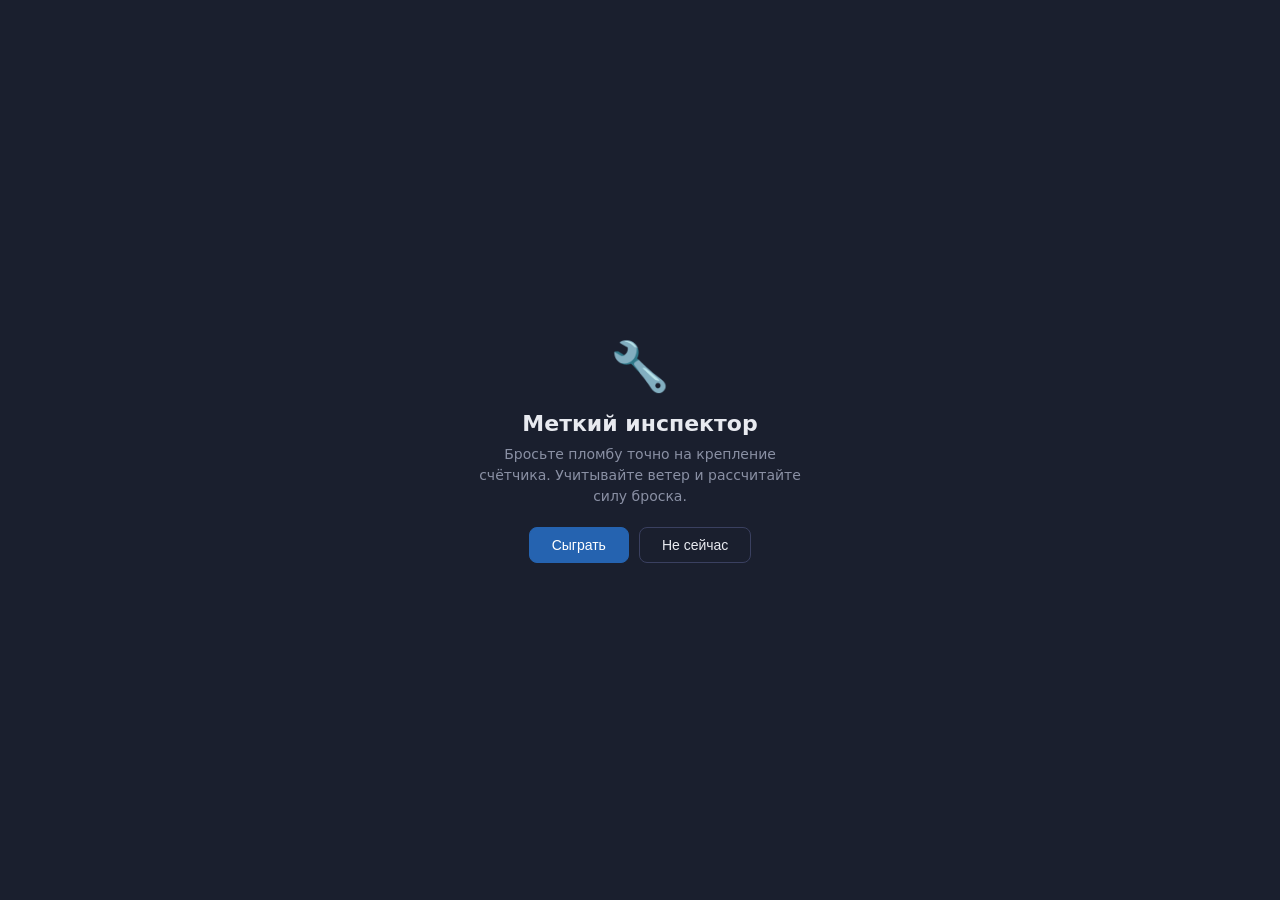
==== game.html @ e992ddb6 "МосВодоЭксплуатация: лендинг поверки счётчиков + мини-игра" ====
<!DOCTYPE html>
<html lang="ru">
<head>
<meta charset="UTF-8">
<meta name="viewport" content="width=device-width, initial-scale=1.0">
<title>Меткий инспектор — Мосводоэксплуатация</title>
<style>
*{margin:0;padding:0;box-sizing:border-box}
body{font-family:system-ui,-apple-system,sans-serif;background:#1a1f2e;color:#e8eaf0;display:flex;flex-direction:column;align-items:center;justify-content:center;min-height:100vh;padding:16px}

#gate{text-align:center;max-width:340px}
#gate h1{font-size:22px;font-weight:600;margin-bottom:8px;color:#e8eaf0}
#gate p{font-size:14px;color:#8a90a4;line-height:1.5;margin-bottom:20px}
.icon-big{font-size:48px;margin-bottom:16px;display:block}
.btn-row{display:flex;gap:10px;justify-content:center}
button{padding:9px 22px;border-radius:8px;border:1px solid #3a4060;background:transparent;color:#e8eaf0;font-size:14px;cursor:pointer;transition:background .15s}
button:hover{background:#2a3050}
button.primary{background:#2563b0;border-color:#2563b0;color:#fff}
button.primary:hover{background:#1d52a0}

#game-wrap{display:none;flex-direction:column;align-items:center;gap:10px}
#hud{width:480px;max-width:100%;display:flex;justify-content:space-between;align-items:center;font-size:13px;color:#8a90a4}
#hud b{color:#e8eaf0}

canvas{border-radius:10px;border:1px solid #2a3050;display:block;touch-action:none}

#ui-bar{width:480px;max-width:100%;display:flex;align-items:center;gap:12px}
#angle-wrap{flex:1}
label{font-size:12px;color:#8a90a4;display:block;margin-bottom:4px}
input[type=range]{width:100%;accent-color:#2563b0;cursor:pointer}
#power-wrap{flex:1}
#throw-btn{padding:10px 20px;background:#2563b0;border:none;border-radius:8px;color:#fff;font-size:14px;cursor:pointer;white-space:nowrap}
#throw-btn:hover{background:#1d52a0}
#throw-btn:disabled{background:#2a3050;color:#555;cursor:default}

#msg-bar{height:22px;font-size:14px;font-weight:500;color:#e8eaf0;text-align:center}
#restart-btn{display:none;padding:9px 22px;border-radius:8px;border:1px solid #3a4060;background:transparent;color:#e8eaf0;font-size:14px;cursor:pointer}
#restart-btn:hover{background:#2a3050}
</style>
</head>
<body>

<div id="gate">
  <span class="icon-big">🔧</span>
  <h1>Меткий инспектор</h1>
  <p>Бросьте пломбу точно на крепление счётчика. Учитывайте ветер и рассчитайте силу броска.</p>
  <div class="btn-row">
    <button class="primary" id="start-btn">Сыграть</button>
    <button id="skip-btn">Не сейчас</button>
  </div>
</div>

<div id="game-wrap">
  <div id="hud">
    <span>Уровень: <b id="lv">1</b></span>
    <span>Счёт: <b id="sc">0</b></span>
    <span>Ветер: <b id="wd">—</b></span>
    <span>Попыток: <b id="at">3</b></span>
  </div>
  <canvas id="c" width="480" height="360"></canvas>
  <div id="msg-bar"></div>
  <div id="ui-bar">
    <div id="angle-wrap">
      <label>Угол: <b id="av">45</b>°</label>
      <input type="range" id="angle" min="10" max="80" value="45" step="1">
    </div>
    <div id="power-wrap">
      <label>Сила: <b id="pv">50</b>%</label>
      <input type="range" id="power" min="20" max="100" value="50" step="1">
    </div>
    <button id="throw-btn">Бросить</button>
  </div>
  <button id="restart-btn">Следующий уровень</button>
</div>

<script>
const gate=document.getElementById('gate');
const gw=document.getElementById('game-wrap');
const cv=document.getElementById('c');
const ctx=cv.getContext('2d');
const W=480,H=360;

const lvEl=document.getElementById('lv');
const scEl=document.getElementById('sc');
const wdEl=document.getElementById('wd');
const atEl=document.getElementById('at');
const msgEl=document.getElementById('msg-bar');
const throwBtn=document.getElementById('throw-btn');
const restartBtn=document.getElementById('restart-btn');
const angleIn=document.getElementById('angle');
const powerIn=document.getElementById('power');
const avEl=document.getElementById('av');
const pvEl=document.getElementById('pv');

document.getElementById('start-btn').onclick=()=>{gate.style.display='none';gw.style.display='flex';startLevel();};
document.getElementById('skip-btn').onclick=()=>{gate.style.display='none';};
angleIn.oninput=()=>{avEl.textContent=angleIn.value;if(!flying)draw();};
powerIn.oninput=()=>{pvEl.textContent=powerIn.value;if(!flying)draw();};

let score=0,level=1,attempts=3,flying=false,raf=null;
let seal={x:0,y:0,vx:0,vy:0,r:8};
let target={x:0,y:0,w:24,h:10};
let wind=0;
let trailPts=[];
let boom=null;
let sealLanded=false;

const LEVELS=[
  {wind:0,   targetX:0.72, targetY:0.38},
  {wind:0.04,targetX:0.68, targetY:0.32},
  {wind:-0.05,targetX:0.75,targetY:0.44},
  {wind:0.07,targetX:0.65, targetY:0.28},
  {wind:-0.08,targetX:0.78,targetY:0.35},
];

function levelConf(){return LEVELS[Math.min(level-1,LEVELS.length-1)];}

function startLevel(){
  const conf=levelConf();
  wind=conf.wind+(Math.random()-0.5)*0.02;
  target.x=W*conf.targetX;
  target.y=H*conf.targetY;
  attempts=3+(level>3?0:0);
  flying=false;sealLanded=false;
  trailPts=[];boom=null;
  resetSeal();
  updateHUD();
  throwBtn.disabled=false;
  restartBtn.style.display='none';
  msgEl.textContent='';
  draw();
}

function resetSeal(){
  seal.x=44;seal.y=H-60;
  seal.vx=0;seal.vy=0;
}

function updateHUD(){
  lvEl.textContent=level;
  scEl.textContent=score;
  atEl.textContent=attempts;
  const wStr=wind===0?'нет':((wind>0?'+':'')+Math.round(wind*100)+'%');
  wdEl.textContent=wStr;
}

function launch(){
  if(flying||sealLanded)return;
  const a=parseInt(angleIn.value)*Math.PI/180;
  const p=parseInt(powerIn.value)/100;
  const spd=p*14;
  seal.vx=Math.cos(a)*spd;
  seal.vy=-Math.sin(a)*spd;
  trailPts=[[seal.x,seal.y]];
  flying=true;
  throwBtn.disabled=true;
  boom=null;
  animate();
}

throwBtn.onclick=launch;
restartBtn.onclick=()=>{level++;startLevel();};

function animate(){
  if(!flying)return;
  const G=0.32;
  seal.vy+=G;
  seal.vx+=wind;
  seal.x+=seal.vx;
  seal.y+=seal.vy;
  trailPts.push([seal.x,seal.y]);
  if(trailPts.length>40)trailPts.shift();

  const hit=Math.abs(seal.x-target.x)<target.w/2+seal.r&&Math.abs(seal.y-target.y)<target.h/2+seal.r;
  if(hit){
    flying=false;sealLanded=true;
    const dist=Math.hypot(seal.x-target.x,seal.y-target.y);
    const perfect=dist<10;
    score+=perfect?100:60;
    boom={x:seal.x,y:seal.y,ok:true,t:0};
    msgEl.textContent=perfect?'Идеально! +100':'Попал! +60';
    msgEl.style.color=perfect?'#4cde90':'#60b0ff';
    updateHUD();
    draw();
    setTimeout(()=>{restartBtn.style.display='block';restartBtn.textContent='Уровень '+(level+1)+' →';},700);
    return;
  }

  if(seal.y>H+20||seal.x>W+20||seal.x<-20){
    flying=false;
    attempts--;
    boom={x:Math.min(Math.max(seal.x,10),W-10),y:Math.min(seal.y,H-10),ok:false,t:0};
    updateHUD();
    if(attempts<=0){
      msgEl.textContent='Попытки кончились. Уровень заново.';
      msgEl.style.color='#e05560';
      draw();
      setTimeout(()=>{
        restartBtn.style.display='block';
        restartBtn.textContent='Попробовать снова';
        restartBtn.onclick=()=>{attempts=3;flying=false;sealLanded=false;trailPts=[];boom=null;resetSeal();updateHUD();throwBtn.disabled=false;restartBtn.style.display='none';msgEl.textContent='';draw();};
      },600);
    } else {
      msgEl.textContent='Мимо! Осталось попыток: '+attempts;
      msgEl.style.color='#e09050';
      draw();
      setTimeout(()=>{resetSeal();flying=false;trailPts=[];boom=null;throwBtn.disabled=false;draw();},700);
    }
    return;
  }
  draw();
  raf=requestAnimationFrame(animate);
}

function drawMeter(){
  const mx=target.x,my=target.y;
  ctx.fillStyle='#5a6070';
  ctx.fillRect(mx-30,my-20,60,48);
  ctx.fillStyle='#3a4050';
  ctx.fillRect(mx-24,my-14,48,28);
  ctx.strokeStyle='#60d0a0';ctx.lineWidth=1;
  ctx.strokeRect(mx-24,my-14,48,28);
  ctx.fillStyle='#1a5a3a';
  ctx.fillRect(mx-18,my-8,36,16);
  ctx.fillStyle='#60d0a0';ctx.font='bold 9px sans-serif';ctx.textAlign='center';
  ctx.fillText('м³',mx,my+4);
  ctx.fillStyle='#8a90a4';
  ctx.fillRect(mx-4,my+28,8,10);
  ctx.fillRect(mx-14,my+36,28,6);
  ctx.fillStyle='#aab0c0';
  ctx.font='10px sans-serif';ctx.textAlign='center';
  ctx.fillText('ИВК-201',mx,my+64);

  ctx.fillStyle='#e0c060';
  ctx.fillRect(target.x-target.w/2,target.y-target.h/2,target.w,target.h);
  ctx.strokeStyle='#c8a030';ctx.lineWidth=1;
  ctx.strokeRect(target.x-target.w/2,target.y-target.h/2,target.w,target.h);
  ctx.fillStyle='#3a2000';ctx.font='bold 7px sans-serif';ctx.textAlign='center';
  ctx.fillText('ПЛОМБА',target.x,target.y+3);
}

function drawWall(){
  ctx.fillStyle='#2a3040';
  ctx.fillRect(W*0.55,0,W*0.45,H);
  ctx.strokeStyle='#3a4555';ctx.lineWidth=1;
  for(let y=20;y<H;y+=30){
    for(let x=Math.ceil(W*0.55/80)*80;x<W;x+=80){
      ctx.strokeRect(x+(y%60<30?0:40),y,78,28);
    }
  }
  ctx.strokeStyle='#2d3545';
  for(let y=20;y<H;y+=30)ctx.strokeRect(W*0.55,y,W,28);
}

function drawPerson(){
  const px=44,py=H-60;
  ctx.fillStyle='#4a7acc';
  ctx.beginPath();ctx.arc(px,py-28,10,0,Math.PI*2);ctx.fill();
  ctx.fillStyle='#6090dd';
  ctx.fillRect(px-10,py-18,20,22);
  ctx.fillStyle='#4a7acc';
  ctx.fillRect(px-10,py+4,7,18);ctx.fillRect(px+3,py+4,7,18);
  ctx.fillStyle='#a0b8e0';
  ctx.fillRect(px+6,py-14,14,6);
  if(!flying&&!sealLanded){
    const a=parseInt(angleIn.value)*Math.PI/180;
    const arm=18;
    ctx.strokeStyle='#4a7acc';ctx.lineWidth=4;ctx.lineCap='round';
    ctx.beginPath();ctx.moveTo(px+6,py-12);ctx.lineTo(px+6+Math.cos(a)*arm,py-12-Math.sin(a)*arm);ctx.stroke();
    ctx.fillStyle='#e0c060';
    ctx.beginPath();ctx.arc(px+6+Math.cos(a)*arm,py-12-Math.sin(a)*arm,seal.r,0,Math.PI*2);ctx.fill();
    ctx.strokeStyle='#c8a030';ctx.lineWidth=1;ctx.stroke();
  }
}

function drawSeal(){
  if(flying||sealLanded){
    ctx.fillStyle='#e0c060';
    ctx.beginPath();ctx.arc(seal.x,seal.y,seal.r,0,Math.PI*2);ctx.fill();
    ctx.strokeStyle='#c8a030';ctx.lineWidth=1.5;ctx.stroke();
    ctx.fillStyle='#3a2000';ctx.font='bold 6px sans-serif';ctx.textAlign='center';
    ctx.fillText('П',seal.x,seal.y+2);
  }
}

function drawTrail(){
  if(trailPts.length<2)return;
  ctx.strokeStyle='rgba(224,192,96,0.3)';ctx.lineWidth=2;ctx.setLineDash([4,4]);
  ctx.beginPath();ctx.moveTo(trailPts[0][0],trailPts[0][1]);
  for(let i=1;i<trailPts.length;i++)ctx.lineTo(trailPts[i][0],trailPts[i][1]);
  ctx.stroke();ctx.setLineDash([]);
}

function drawAimGuide(){
  if(flying||sealLanded)return;
  const a=parseInt(angleIn.value)*Math.PI/180;
  const p=parseInt(powerIn.value)/100;
  let sx=seal.x,sy=seal.y;
  let vx2=Math.cos(a)*p*14,vy2=-Math.sin(a)*p*14;
  ctx.strokeStyle='rgba(255,255,255,0.12)';ctx.lineWidth=1;ctx.setLineDash([3,6]);
  ctx.beginPath();ctx.moveTo(sx,sy);
  for(let i=0;i<80;i++){
    vy2+=0.32;vx2+=wind;sx+=vx2;sy+=vy2;
    if(sy>H||sx>W)break;
    ctx.lineTo(sx,sy);
  }
  ctx.stroke();ctx.setLineDash([]);
}

function drawWindArrow(){
  if(Math.abs(wind)<0.001)return;
  const cx=W/2,cy=18;
  const len=Math.min(Math.abs(wind)*400,50);
  const dir=wind>0?1:-1;
  ctx.strokeStyle='#60a8e0';ctx.lineWidth=2;ctx.lineCap='round';
  ctx.beginPath();ctx.moveTo(cx-dir*len/2,cy);ctx.lineTo(cx+dir*len/2,cy);ctx.stroke();
  ctx.fillStyle='#60a8e0';
  ctx.beginPath();
  const ax=cx+dir*len/2;
  ctx.moveTo(ax,cy);ctx.lineTo(ax-dir*8,cy-5);ctx.lineTo(ax-dir*8,cy+5);ctx.closePath();ctx.fill();
  ctx.fillStyle='#8ab0d0';ctx.font='11px sans-serif';ctx.textAlign='center';
  ctx.fillText('ветер',cx,cy+22);
}

function drawBoom(){
  if(!boom)return;
  boom.t++;
  const r=boom.t*3;
  ctx.strokeStyle=boom.ok?'rgba(76,222,144,'+Math.max(0,1-boom.t/20)+')':'rgba(224,85,96,'+Math.max(0,1-boom.t/20)+')';
  ctx.lineWidth=2;
  ctx.beginPath();ctx.arc(boom.x,boom.y,r,0,Math.PI*2);ctx.stroke();
}

function drawFloor(){
  ctx.fillStyle='#1e2535';
  ctx.fillRect(0,H-30,W*0.56,30);
  ctx.fillStyle='#2a3040';
  ctx.fillRect(0,H-8,W*0.56,8);
}

function drawBg(){
  ctx.fillStyle='#141824';
  ctx.fillRect(0,0,W,H);
}

function draw(){
  ctx.clearRect(0,0,W,H);
  drawBg();
  drawWall();
  drawFloor();
  drawWindArrow();
  drawMeter();
  drawAimGuide();
  drawTrail();
  drawSeal();
  drawPerson();
  if(boom)drawBoom();
}

draw();
</script>
</body>
</html>
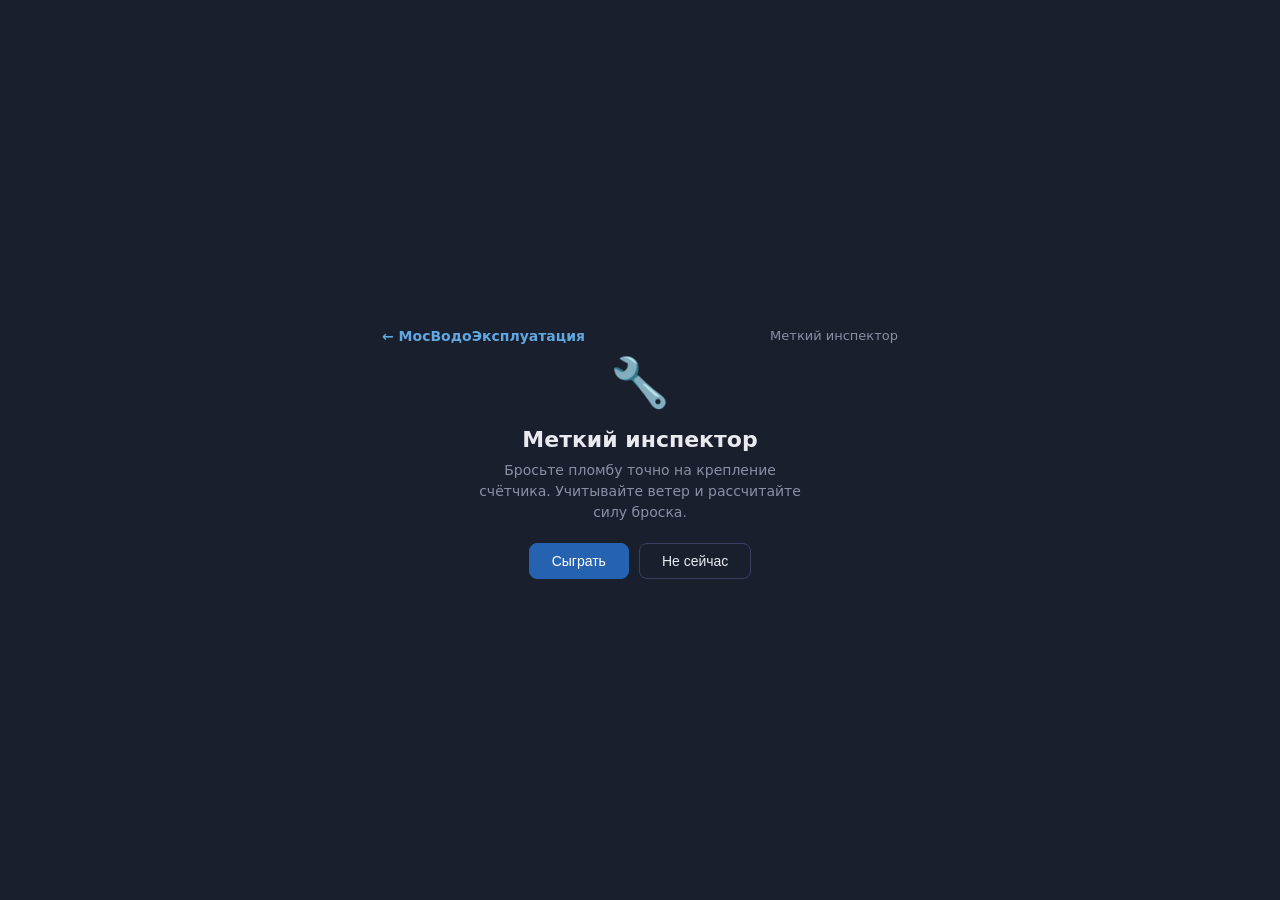
==== commit 5b78569c: "Игра: выход на сайт, комбинезон компании, явные слайдеры; ссылки на @mosvodoexp" ====
--- a/game.html
+++ b/game.html
@@ -19,19 +19,27 @@
 button.primary:hover{background:#1d52a0}
 
 #game-wrap{display:none;flex-direction:column;align-items:center;gap:10px}
-#hud{width:480px;max-width:100%;display:flex;justify-content:space-between;align-items:center;font-size:13px;color:#8a90a4}
+#hud{width:520px;max-width:100%;display:flex;justify-content:space-between;align-items:center;font-size:13px;color:#8a90a4}
 #hud b{color:#e8eaf0}
 
+.topbar{width:520px;max-width:100%;display:flex;justify-content:space-between;align-items:center;padding:6px 2px 10px}
+.topbar__link{color:#60a8e0;text-decoration:none;font-weight:700;font-size:14px}
+.topbar__link:hover{color:#8ab0d0}
+.topbar__title{color:#8a90a4;font-size:13px}
+
 canvas{border-radius:10px;border:1px solid #2a3050;display:block;touch-action:none}
 
-#ui-bar{width:480px;max-width:100%;display:flex;align-items:center;gap:12px}
-#angle-wrap{flex:1}
-label{font-size:12px;color:#8a90a4;display:block;margin-bottom:4px}
-input[type=range]{width:100%;accent-color:#2563b0;cursor:pointer}
-#power-wrap{flex:1}
-#throw-btn{padding:10px 20px;background:#2563b0;border:none;border-radius:8px;color:#fff;font-size:14px;cursor:pointer;white-space:nowrap}
+#ui-bar{width:520px;max-width:100%;display:flex;align-items:flex-end;gap:14px;flex-wrap:wrap;background:#161c2a;border:1px solid #2a3050;border-radius:12px;padding:12px 14px}
+.ctl{flex:1;min-width:150px}
+label{font-size:13px;color:#aab0c0;display:flex;align-items:center;gap:6px;margin-bottom:8px;font-weight:700}
+label .val{background:#2563b0;color:#fff;border-radius:6px;padding:2px 9px;font-size:13px;min-width:34px;text-align:center}
+input[type=range]{width:100%;height:10px;-webkit-appearance:none;appearance:none;background:linear-gradient(90deg,#2563b0,#60a8e0);border-radius:6px;cursor:pointer;box-shadow:inset 0 1px 3px rgba(0,0,0,.45)}
+input[type=range]::-webkit-slider-thumb{-webkit-appearance:none;appearance:none;width:24px;height:24px;border-radius:50%;background:#fff;border:4px solid #2563b0;box-shadow:0 1px 5px rgba(0,0,0,.55)}
+input[type=range]::-moz-range-thumb{width:16px;height:16px;border-radius:50%;background:#fff;border:4px solid #2563b0;box-shadow:0 1px 5px rgba(0,0,0,.55)}
+.scale{display:flex;justify-content:space-between;font-size:11px;color:#6a7080;margin-top:5px;font-weight:600}
+#throw-btn{padding:12px 26px;background:#2563b0;border:none;border-radius:10px;color:#fff;font-size:15px;font-weight:700;cursor:pointer;white-space:nowrap;box-shadow:0 2px 6px rgba(0,0,0,.35)}
 #throw-btn:hover{background:#1d52a0}
-#throw-btn:disabled{background:#2a3050;color:#555;cursor:default}
+#throw-btn:disabled{background:#2a3050;color:#555;cursor:default;box-shadow:none}
 
 #msg-bar{height:22px;font-size:14px;font-weight:500;color:#e8eaf0;text-align:center}
 #restart-btn{display:none;padding:9px 22px;border-radius:8px;border:1px solid #3a4060;background:transparent;color:#e8eaf0;font-size:14px;cursor:pointer}
@@ -39,6 +47,11 @@
 </style>
 </head>
 <body>
+
+<div class="topbar">
+  <a class="topbar__link" href="index.html">← МосВодоЭксплуатация</a>
+  <span class="topbar__title">Меткий инспектор</span>
+</div>
 
 <div id="gate">
   <span class="icon-big">🔧</span>
@@ -60,13 +73,15 @@
   <canvas id="c" width="480" height="360"></canvas>
   <div id="msg-bar"></div>
   <div id="ui-bar">
-    <div id="angle-wrap">
-      <label>Угол: <b id="av">45</b>°</label>
+    <div id="angle-wrap" class="ctl">
+      <label for="angle">Угол броска <span class="val" id="av">45</span>°</label>
       <input type="range" id="angle" min="10" max="80" value="45" step="1">
+      <div class="scale"><span>10°</span><span>80°</span></div>
     </div>
-    <div id="power-wrap">
-      <label>Сила: <b id="pv">50</b>%</label>
+    <div id="power-wrap" class="ctl">
+      <label for="power">Сила <span class="val" id="pv">50</span>%</label>
       <input type="range" id="power" min="20" max="100" value="50" step="1">
+      <div class="scale"><span>20%</span><span>100%</span></div>
     </div>
     <button id="throw-btn">Бросить</button>
   </div>
@@ -254,18 +269,37 @@
 
 function drawPerson(){
   const px=44,py=H-60;
-  ctx.fillStyle='#4a7acc';
-  ctx.beginPath();ctx.arc(px,py-28,10,0,Math.PI*2);ctx.fill();
-  ctx.fillStyle='#6090dd';
-  ctx.fillRect(px-10,py-18,20,22);
-  ctx.fillStyle='#4a7acc';
-  ctx.fillRect(px-10,py+4,7,18);ctx.fillRect(px+3,py+4,7,18);
-  ctx.fillStyle='#a0b8e0';
-  ctx.fillRect(px+6,py-14,14,6);
+  // каска рабочая (белый жёсткий шлем с синим кантом)
+  ctx.fillStyle='#f2f5f9';
+  ctx.beginPath();ctx.arc(px,py-32,11,Math.PI,0);ctx.closePath();ctx.fill();
+  ctx.fillStyle='#9fb4d9';
+  ctx.beginPath();ctx.arc(px,py-32,11,Math.PI*0.82,Math.PI*1.18);ctx.closePath();ctx.fill();
+  ctx.fillStyle='#d9e2ee';
+  ctx.fillRect(px+3,py-27,9,3);
+  ctx.fillStyle='#b9c8de';
+  ctx.fillRect(px-13,py-33,26,3);
+  // лицо
+  ctx.fillStyle='#e0b48a';
+  ctx.beginPath();ctx.arc(px,py-23,7,0,Math.PI*2);ctx.fill();
+  // комбинезон компании: синий корпус, зелёная светоотражающая полоса, бейдж МВЭ
+  ctx.fillStyle='#2a63a8';
+  ctx.beginPath();
+  ctx.moveTo(px-11,py-14);ctx.lineTo(px+11,py-14);
+  ctx.lineTo(px+9,py+4);ctx.lineTo(px-9,py+4);ctx.closePath();ctx.fill();
+  ctx.fillRect(px-12,py-13,4,16);ctx.fillRect(px+8,py-13,4,16);
+  ctx.fillRect(px-10,py+4,8,18);ctx.fillRect(px+2,py+4,8,18);
+  ctx.fillStyle='#2ea043';
+  ctx.fillRect(px-9,py-2,18,3);
+  ctx.strokeStyle='#1b4a85';ctx.lineWidth=1;
+  ctx.beginPath();ctx.moveTo(px,py-14);ctx.lineTo(px,py+4);ctx.stroke();
+  ctx.fillStyle='#2ea043';
+  ctx.beginPath();ctx.arc(px+4,py-8,3.6,0,Math.PI*2);ctx.fill();
+  ctx.fillStyle='#fff';ctx.font='bold 4px sans-serif';ctx.textAlign='center';
+  ctx.fillText('МВЭ',px+4,py-6.4);
   if(!flying&&!sealLanded){
     const a=parseInt(angleIn.value)*Math.PI/180;
     const arm=18;
-    ctx.strokeStyle='#4a7acc';ctx.lineWidth=4;ctx.lineCap='round';
+    ctx.strokeStyle='#2a63a8';ctx.lineWidth=4;ctx.lineCap='round';
     ctx.beginPath();ctx.moveTo(px+6,py-12);ctx.lineTo(px+6+Math.cos(a)*arm,py-12-Math.sin(a)*arm);ctx.stroke();
     ctx.fillStyle='#e0c060';
     ctx.beginPath();ctx.arc(px+6+Math.cos(a)*arm,py-12-Math.sin(a)*arm,seal.r,0,Math.PI*2);ctx.fill();
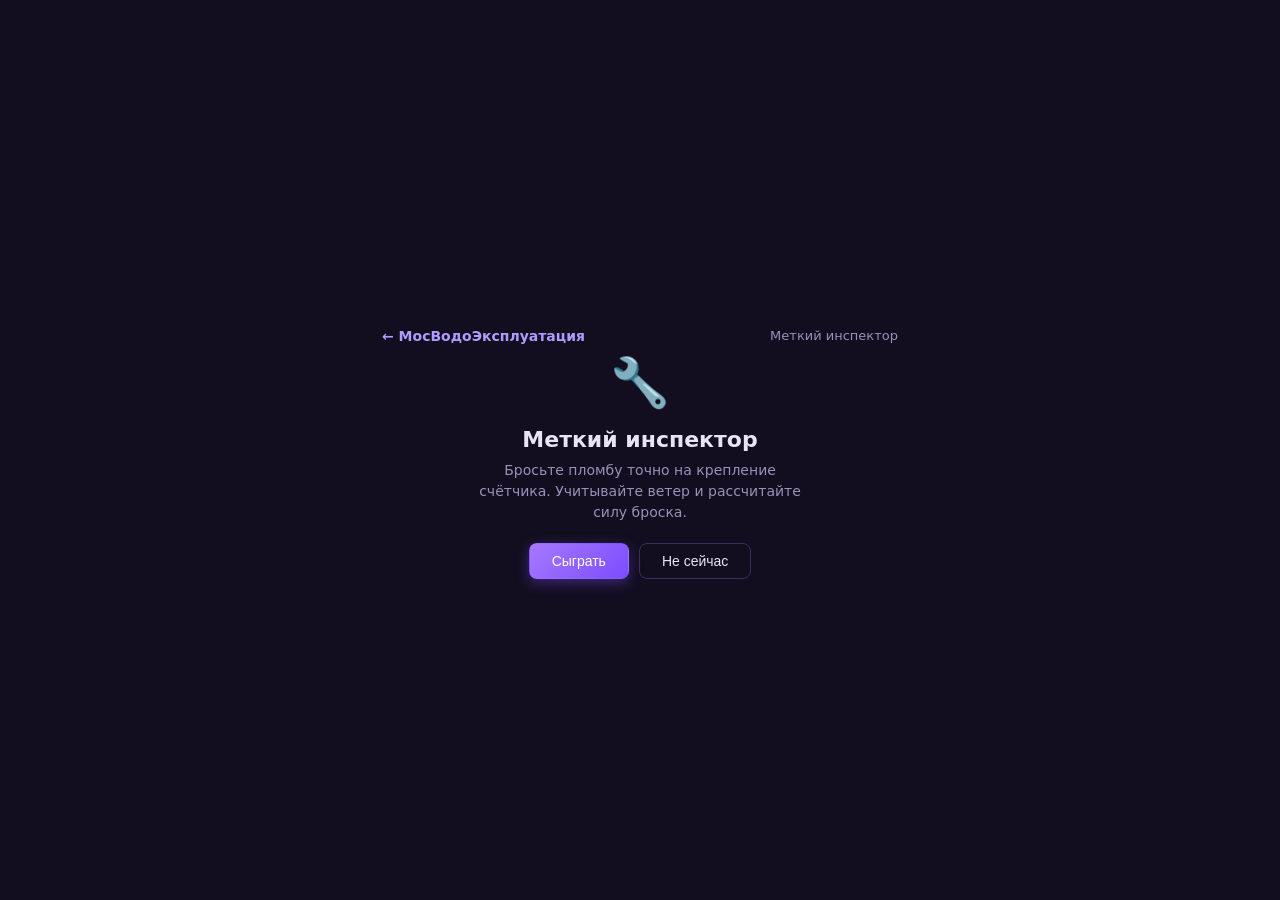
==== commit a011aa83: "Clickable mos.ru badge, distinct prices, brand photos, purple game with stars" ====
--- a/game.html
+++ b/game.html
@@ -3,47 +3,47 @@
 <head>
 <meta charset="UTF-8">
 <meta name="viewport" content="width=device-width, initial-scale=1.0">
-<title>Меткий инспектор — Мосводоэксплуатация</title>
+<title>Меткий инспектор — МосВодоЭксплуатация</title>
 <style>
 *{margin:0;padding:0;box-sizing:border-box}
-body{font-family:system-ui,-apple-system,sans-serif;background:#1a1f2e;color:#e8eaf0;display:flex;flex-direction:column;align-items:center;justify-content:center;min-height:100vh;padding:16px}
+body{font-family:system-ui,-apple-system,sans-serif;background:#120e1f;color:#e9e4f5;display:flex;flex-direction:column;align-items:center;justify-content:center;min-height:100vh;padding:16px}
 
 #gate{text-align:center;max-width:340px}
-#gate h1{font-size:22px;font-weight:600;margin-bottom:8px;color:#e8eaf0}
-#gate p{font-size:14px;color:#8a90a4;line-height:1.5;margin-bottom:20px}
+#gate h1{font-size:22px;font-weight:600;margin-bottom:8px;color:#e9e4f5}
+#gate p{font-size:14px;color:#9a90b8;line-height:1.5;margin-bottom:20px}
 .icon-big{font-size:48px;margin-bottom:16px;display:block}
 .btn-row{display:flex;gap:10px;justify-content:center}
-button{padding:9px 22px;border-radius:8px;border:1px solid #3a4060;background:transparent;color:#e8eaf0;font-size:14px;cursor:pointer;transition:background .15s}
-button:hover{background:#2a3050}
-button.primary{background:#2563b0;border-color:#2563b0;color:#fff}
-button.primary:hover{background:#1d52a0}
+button{padding:9px 22px;border-radius:8px;border:1px solid #3a2f5e;background:transparent;color:#e9e4f5;font-size:14px;cursor:pointer;transition:background .15s}
+button:hover{background:#2a2140}
+button.primary{background:linear-gradient(135deg,#a678ff,#7c4dff);border-color:transparent;color:#fff;box-shadow:0 4px 14px rgba(124,77,255,.4)}
+button.primary:hover{background:linear-gradient(135deg,#b18aff,#8b5cf6)}
 
 #game-wrap{display:none;flex-direction:column;align-items:center;gap:10px}
-#hud{width:520px;max-width:100%;display:flex;justify-content:space-between;align-items:center;font-size:13px;color:#8a90a4}
-#hud b{color:#e8eaf0}
+#hud{width:520px;max-width:100%;display:flex;justify-content:space-between;align-items:center;font-size:13px;color:#9a90b8}
+#hud b{color:#e9e4f5}
 
 .topbar{width:520px;max-width:100%;display:flex;justify-content:space-between;align-items:center;padding:6px 2px 10px}
-.topbar__link{color:#60a8e0;text-decoration:none;font-weight:700;font-size:14px}
-.topbar__link:hover{color:#8ab0d0}
-.topbar__title{color:#8a90a4;font-size:13px}
-
-canvas{border-radius:10px;border:1px solid #2a3050;display:block;touch-action:none}
-
-#ui-bar{width:520px;max-width:100%;display:flex;align-items:flex-end;gap:14px;flex-wrap:wrap;background:#161c2a;border:1px solid #2a3050;border-radius:12px;padding:12px 14px}
+.topbar__link{color:#b09cff;text-decoration:none;font-weight:700;font-size:14px}
+.topbar__link:hover{color:#d0c2ff}
+.topbar__title{color:#9a90b8;font-size:13px}
+
+canvas{border-radius:10px;border:1px solid #3a2f5e;display:block;touch-action:none}
+
+#ui-bar{width:520px;max-width:100%;display:flex;align-items:flex-end;gap:14px;flex-wrap:wrap;background:#1a1430;border:1px solid #3a2f5e;border-radius:12px;padding:12px 14px}
 .ctl{flex:1;min-width:150px}
-label{font-size:13px;color:#aab0c0;display:flex;align-items:center;gap:6px;margin-bottom:8px;font-weight:700}
-label .val{background:#2563b0;color:#fff;border-radius:6px;padding:2px 9px;font-size:13px;min-width:34px;text-align:center}
-input[type=range]{width:100%;height:10px;-webkit-appearance:none;appearance:none;background:linear-gradient(90deg,#2563b0,#60a8e0);border-radius:6px;cursor:pointer;box-shadow:inset 0 1px 3px rgba(0,0,0,.45)}
-input[type=range]::-webkit-slider-thumb{-webkit-appearance:none;appearance:none;width:24px;height:24px;border-radius:50%;background:#fff;border:4px solid #2563b0;box-shadow:0 1px 5px rgba(0,0,0,.55)}
-input[type=range]::-moz-range-thumb{width:16px;height:16px;border-radius:50%;background:#fff;border:4px solid #2563b0;box-shadow:0 1px 5px rgba(0,0,0,.55)}
-.scale{display:flex;justify-content:space-between;font-size:11px;color:#6a7080;margin-top:5px;font-weight:600}
-#throw-btn{padding:12px 26px;background:#2563b0;border:none;border-radius:10px;color:#fff;font-size:15px;font-weight:700;cursor:pointer;white-space:nowrap;box-shadow:0 2px 6px rgba(0,0,0,.35)}
-#throw-btn:hover{background:#1d52a0}
-#throw-btn:disabled{background:#2a3050;color:#555;cursor:default;box-shadow:none}
-
-#msg-bar{height:22px;font-size:14px;font-weight:500;color:#e8eaf0;text-align:center}
-#restart-btn{display:none;padding:9px 22px;border-radius:8px;border:1px solid #3a4060;background:transparent;color:#e8eaf0;font-size:14px;cursor:pointer}
-#restart-btn:hover{background:#2a3050}
+label{font-size:13px;color:#b4a8d0;display:flex;align-items:center;gap:6px;margin-bottom:8px;font-weight:700}
+label .val{background:linear-gradient(135deg,#a678ff,#7c4dff);color:#fff;border-radius:6px;padding:2px 9px;font-size:13px;min-width:34px;text-align:center}
+input[type=range]{width:100%;height:10px;-webkit-appearance:none;appearance:none;background:linear-gradient(90deg,#7c4dff,#b09cff);border-radius:6px;cursor:pointer;box-shadow:inset 0 1px 3px rgba(0,0,0,.45)}
+input[type=range]::-webkit-slider-thumb{-webkit-appearance:none;appearance:none;width:24px;height:24px;border-radius:50%;background:#fff;border:4px solid #7c4dff;box-shadow:0 1px 5px rgba(0,0,0,.55)}
+input[type=range]::-moz-range-thumb{width:16px;height:16px;border-radius:50%;background:#fff;border:4px solid #7c4dff;box-shadow:0 1px 5px rgba(0,0,0,.55)}
+.scale{display:flex;justify-content:space-between;font-size:11px;color:#6a5f8a;margin-top:5px;font-weight:600}
+#throw-btn{padding:12px 26px;background:linear-gradient(135deg,#a678ff,#7c4dff);border:none;border-radius:10px;color:#fff;font-size:15px;font-weight:700;cursor:pointer;white-space:nowrap;box-shadow:0 2px 6px rgba(124,77,255,.4)}
+#throw-btn:hover{background:linear-gradient(135deg,#b18aff,#8b5cf6)}
+#throw-btn:disabled{background:#2a2140;color:#555;cursor:default;box-shadow:none}
+
+#msg-bar{height:22px;font-size:14px;font-weight:500;color:#e9e4f5;text-align:center}
+#restart-btn{display:none;padding:9px 22px;border-radius:8px;border:1px solid #3a2f5e;background:transparent;color:#e9e4f5;font-size:14px;cursor:pointer}
+#restart-btn:hover{background:#2a2140}
 </style>
 </head>
 <body>
@@ -67,6 +67,7 @@
   <div id="hud">
     <span>Уровень: <b id="lv">1</b></span>
     <span>Счёт: <b id="sc">0</b></span>
+    <span>Идеально: <b id="st">☆☆☆☆☆</b></span>
     <span>Ветер: <b id="wd">—</b></span>
     <span>Попыток: <b id="at">3</b></span>
   </div>
@@ -97,6 +98,7 @@
 
 const lvEl=document.getElementById('lv');
 const scEl=document.getElementById('sc');
+const stEl=document.getElementById('st');
 const wdEl=document.getElementById('wd');
 const atEl=document.getElementById('at');
 const msgEl=document.getElementById('msg-bar');
@@ -119,23 +121,36 @@
 let trailPts=[];
 let boom=null;
 let sealLanded=false;
+let levelStars=0;
+let perfectRewards=[];
 
 const LEVELS=[
-  {wind:0,   targetX:0.72, targetY:0.38},
-  {wind:0.04,targetX:0.68, targetY:0.32},
+  {wind:0,targetX:0.72,targetY:0.38},
+  {wind:0.04,targetX:0.68,targetY:0.32},
   {wind:-0.05,targetX:0.75,targetY:0.44},
-  {wind:0.07,targetX:0.65, targetY:0.28},
+  {wind:0.07,targetX:0.65,targetY:0.28},
   {wind:-0.08,targetX:0.78,targetY:0.35},
 ];
 
 function levelConf(){return LEVELS[Math.min(level-1,LEVELS.length-1)];}
 
 function startLevel(){
+  if(level>LEVELS.length){
+    const ideal=perfectRewards.filter(Boolean).length;
+    msgEl.textContent='Все уровни пройдены! Счёт: '+score+' · Идеально на '+ideal+' из '+LEVELS.length;
+    msgEl.style.color='#b09cff';
+    restartBtn.style.display='block';
+    restartBtn.textContent='Сыграть заново от 1 уровня';
+    restartBtn.onclick=()=>{score=0;perfectRewards=[];level=1;startLevel();};
+    throwBtn.disabled=true;
+    return;
+  }
   const conf=levelConf();
   wind=conf.wind+(Math.random()-0.5)*0.02;
   target.x=W*conf.targetX;
   target.y=H*conf.targetY;
-  attempts=3+(level>3?0:0);
+  attempts=3;
+  levelStars=0;
   flying=false;sealLanded=false;
   trailPts=[];boom=null;
   resetSeal();
@@ -155,6 +170,8 @@
   lvEl.textContent=level;
   scEl.textContent=score;
   atEl.textContent=attempts;
+  const s='★'.repeat(perfectRewards.filter(Boolean).length)+'☆'.repeat(LEVELS.length-perfectRewards.filter(Boolean).length);
+  stEl.textContent=s;
   const wStr=wind===0?'нет':((wind>0?'+':'')+Math.round(wind*100)+'%');
   wdEl.textContent=wStr;
 }
@@ -191,10 +208,15 @@
     flying=false;sealLanded=true;
     const dist=Math.hypot(seal.x-target.x,seal.y-target.y);
     const perfect=dist<10;
-    score+=perfect?100:60;
+    let pts=perfect?100:60;
+    let stars=perfect?2:1;
+    if(dist<4)stars=3;
+    score+=pts;
+    levelStars=Math.max(levelStars,stars);
+    if(stars===3&&!perfectRewards[level-1]){perfectRewards[level-1]=true;}
     boom={x:seal.x,y:seal.y,ok:true,t:0};
-    msgEl.textContent=perfect?'Идеально! +100':'Попал! +60';
-    msgEl.style.color=perfect?'#4cde90':'#60b0ff';
+    msgEl.textContent=(stars===3?'Идеально! +'+pts+' ★':'Попал! +'+pts);
+    msgEl.style.color=stars===3?'#b09cff':'#9bd0ff';
     updateHUD();
     draw();
     setTimeout(()=>{restartBtn.style.display='block';restartBtn.textContent='Уровень '+(level+1)+' →';},700);
@@ -229,47 +251,48 @@
 
 function drawMeter(){
   const mx=target.x,my=target.y;
-  ctx.fillStyle='#5a6070';
+  ctx.fillStyle='#3f3560';
   ctx.fillRect(mx-30,my-20,60,48);
-  ctx.fillStyle='#3a4050';
+  ctx.fillStyle='#2c2448';
   ctx.fillRect(mx-24,my-14,48,28);
-  ctx.strokeStyle='#60d0a0';ctx.lineWidth=1;
+  ctx.strokeStyle='#b09cff';ctx.lineWidth=1;
   ctx.strokeRect(mx-24,my-14,48,28);
-  ctx.fillStyle='#1a5a3a';
+  ctx.fillStyle='#3a2f5e';
   ctx.fillRect(mx-18,my-8,36,16);
-  ctx.fillStyle='#60d0a0';ctx.font='bold 9px sans-serif';ctx.textAlign='center';
+  ctx.fillStyle='#b09cff';ctx.font='bold 9px sans-serif';ctx.textAlign='center';
   ctx.fillText('м³',mx,my+4);
-  ctx.fillStyle='#8a90a4';
+  ctx.fillStyle='#8a7faa';
   ctx.fillRect(mx-4,my+28,8,10);
   ctx.fillRect(mx-14,my+36,28,6);
-  ctx.fillStyle='#aab0c0';
+  ctx.fillStyle='#b4a8d0';
   ctx.font='10px sans-serif';ctx.textAlign='center';
   ctx.fillText('ИВК-201',mx,my+64);
 
-  ctx.fillStyle='#e0c060';
+  const cols=['#8b8f98','#c8ccd4','#8b8f98'];
+  cols.forEach((c,i)=>{ctx.fillStyle=c;ctx.fillRect(target.x-target.w/2+i*10,target.y-target.h/2-5,8,3);});
+  ctx.fillStyle='#ffd75e';
   ctx.fillRect(target.x-target.w/2,target.y-target.h/2,target.w,target.h);
-  ctx.strokeStyle='#c8a030';ctx.lineWidth=1;
+  ctx.strokeStyle='#e8b84a';ctx.lineWidth=1;
   ctx.strokeRect(target.x-target.w/2,target.y-target.h/2,target.w,target.h);
-  ctx.fillStyle='#3a2000';ctx.font='bold 7px sans-serif';ctx.textAlign='center';
+  ctx.fillStyle='#3a2a00';ctx.font='bold 7px sans-serif';ctx.textAlign='center';
   ctx.fillText('ПЛОМБА',target.x,target.y+3);
 }
 
 function drawWall(){
-  ctx.fillStyle='#2a3040';
+  ctx.fillStyle='#241c3c';
   ctx.fillRect(W*0.55,0,W*0.45,H);
-  ctx.strokeStyle='#3a4555';ctx.lineWidth=1;
+  ctx.strokeStyle='#322a52';ctx.lineWidth=1;
   for(let y=20;y<H;y+=30){
     for(let x=Math.ceil(W*0.55/80)*80;x<W;x+=80){
       ctx.strokeRect(x+(y%60<30?0:40),y,78,28);
     }
   }
-  ctx.strokeStyle='#2d3545';
+  ctx.strokeStyle='#2a2140';
   for(let y=20;y<H;y+=30)ctx.strokeRect(W*0.55,y,W,28);
 }
 
 function drawPerson(){
   const px=44,py=H-60;
-  // каска рабочая (белый жёсткий шлем с синим кантом)
   ctx.fillStyle='#f2f5f9';
   ctx.beginPath();ctx.arc(px,py-32,11,Math.PI,0);ctx.closePath();ctx.fill();
   ctx.fillStyle='#9fb4d9';
@@ -278,48 +301,46 @@
   ctx.fillRect(px+3,py-27,9,3);
   ctx.fillStyle='#b9c8de';
   ctx.fillRect(px-13,py-33,26,3);
-  // лицо
   ctx.fillStyle='#e0b48a';
   ctx.beginPath();ctx.arc(px,py-23,7,0,Math.PI*2);ctx.fill();
-  // комбинезон компании: синий корпус, зелёная светоотражающая полоса, бейдж МВЭ
-  ctx.fillStyle='#2a63a8';
+  ctx.fillStyle='#7c4dff';
   ctx.beginPath();
   ctx.moveTo(px-11,py-14);ctx.lineTo(px+11,py-14);
   ctx.lineTo(px+9,py+4);ctx.lineTo(px-9,py+4);ctx.closePath();ctx.fill();
   ctx.fillRect(px-12,py-13,4,16);ctx.fillRect(px+8,py-13,4,16);
   ctx.fillRect(px-10,py+4,8,18);ctx.fillRect(px+2,py+4,8,18);
-  ctx.fillStyle='#2ea043';
+  ctx.fillStyle='#a678ff';
   ctx.fillRect(px-9,py-2,18,3);
-  ctx.strokeStyle='#1b4a85';ctx.lineWidth=1;
+  ctx.strokeStyle='#6a3dd0';ctx.lineWidth=1;
   ctx.beginPath();ctx.moveTo(px,py-14);ctx.lineTo(px,py+4);ctx.stroke();
-  ctx.fillStyle='#2ea043';
+  ctx.fillStyle='#a678ff';
   ctx.beginPath();ctx.arc(px+4,py-8,3.6,0,Math.PI*2);ctx.fill();
   ctx.fillStyle='#fff';ctx.font='bold 4px sans-serif';ctx.textAlign='center';
   ctx.fillText('МВЭ',px+4,py-6.4);
   if(!flying&&!sealLanded){
     const a=parseInt(angleIn.value)*Math.PI/180;
     const arm=18;
-    ctx.strokeStyle='#2a63a8';ctx.lineWidth=4;ctx.lineCap='round';
+    ctx.strokeStyle='#a678ff';ctx.lineWidth=4;ctx.lineCap='round';
     ctx.beginPath();ctx.moveTo(px+6,py-12);ctx.lineTo(px+6+Math.cos(a)*arm,py-12-Math.sin(a)*arm);ctx.stroke();
-    ctx.fillStyle='#e0c060';
+    ctx.fillStyle='#ffd75e';
     ctx.beginPath();ctx.arc(px+6+Math.cos(a)*arm,py-12-Math.sin(a)*arm,seal.r,0,Math.PI*2);ctx.fill();
-    ctx.strokeStyle='#c8a030';ctx.lineWidth=1;ctx.stroke();
+    ctx.strokeStyle='#e8b84a';ctx.lineWidth=1;ctx.stroke();
   }
 }
 
 function drawSeal(){
   if(flying||sealLanded){
-    ctx.fillStyle='#e0c060';
+    ctx.fillStyle='#ffd75e';
     ctx.beginPath();ctx.arc(seal.x,seal.y,seal.r,0,Math.PI*2);ctx.fill();
-    ctx.strokeStyle='#c8a030';ctx.lineWidth=1.5;ctx.stroke();
-    ctx.fillStyle='#3a2000';ctx.font='bold 6px sans-serif';ctx.textAlign='center';
+    ctx.strokeStyle='#e8b84a';ctx.lineWidth=1.5;ctx.stroke();
+    ctx.fillStyle='#3a2a00';ctx.font='bold 6px sans-serif';ctx.textAlign='center';
     ctx.fillText('П',seal.x,seal.y+2);
   }
 }
 
 function drawTrail(){
   if(trailPts.length<2)return;
-  ctx.strokeStyle='rgba(224,192,96,0.3)';ctx.lineWidth=2;ctx.setLineDash([4,4]);
+  ctx.strokeStyle='rgba(255,215,94,0.35)';ctx.lineWidth=2;ctx.setLineDash([4,4]);
   ctx.beginPath();ctx.moveTo(trailPts[0][0],trailPts[0][1]);
   for(let i=1;i<trailPts.length;i++)ctx.lineTo(trailPts[i][0],trailPts[i][1]);
   ctx.stroke();ctx.setLineDash([]);
@@ -331,14 +352,23 @@
   const p=parseInt(powerIn.value)/100;
   let sx=seal.x,sy=seal.y;
   let vx2=Math.cos(a)*p*14,vy2=-Math.sin(a)*p*14;
-  ctx.strokeStyle='rgba(255,255,255,0.12)';ctx.lineWidth=1;ctx.setLineDash([3,6]);
+  ctx.strokeStyle='rgba(176,156,255,0.55)';ctx.lineWidth=2;ctx.setLineDash([4,6]);
   ctx.beginPath();ctx.moveTo(sx,sy);
   for(let i=0;i<80;i++){
     vy2+=0.32;vx2+=wind;sx+=vx2;sy+=vy2;
     if(sy>H||sx>W)break;
     ctx.lineTo(sx,sy);
+    if(i%6===0){
+      ctx.fillStyle='rgba(255,215,94,0.7)';
+      ctx.beginPath();ctx.arc(sx,sy,1.8,0,Math.PI*2);ctx.fill();
+    }
   }
   ctx.stroke();ctx.setLineDash([]);
+  const endX=sx,endY=sy;
+  ctx.strokeStyle='rgba(255,215,94,0.85)';ctx.lineWidth=1.5;
+  ctx.beginPath();ctx.arc(endX,endY,7,0,Math.PI*2);ctx.stroke();
+  ctx.strokeStyle='rgba(255,215,94,0.35)';
+  ctx.beginPath();ctx.arc(endX,endY,12,0,Math.PI*2);ctx.stroke();
 }
 
 function drawWindArrow(){
@@ -346,13 +376,13 @@
   const cx=W/2,cy=18;
   const len=Math.min(Math.abs(wind)*400,50);
   const dir=wind>0?1:-1;
-  ctx.strokeStyle='#60a8e0';ctx.lineWidth=2;ctx.lineCap='round';
+  ctx.strokeStyle='#b09cff';ctx.lineWidth=2;ctx.lineCap='round';
   ctx.beginPath();ctx.moveTo(cx-dir*len/2,cy);ctx.lineTo(cx+dir*len/2,cy);ctx.stroke();
-  ctx.fillStyle='#60a8e0';
+  ctx.fillStyle='#b09cff';
   ctx.beginPath();
   const ax=cx+dir*len/2;
   ctx.moveTo(ax,cy);ctx.lineTo(ax-dir*8,cy-5);ctx.lineTo(ax-dir*8,cy+5);ctx.closePath();ctx.fill();
-  ctx.fillStyle='#8ab0d0';ctx.font='11px sans-serif';ctx.textAlign='center';
+  ctx.fillStyle='#b4a8d0';ctx.font='11px sans-serif';ctx.textAlign='center';
   ctx.fillText('ветер',cx,cy+22);
 }
 
@@ -360,21 +390,26 @@
   if(!boom)return;
   boom.t++;
   const r=boom.t*3;
-  ctx.strokeStyle=boom.ok?'rgba(76,222,144,'+Math.max(0,1-boom.t/20)+')':'rgba(224,85,96,'+Math.max(0,1-boom.t/20)+')';
+  ctx.strokeStyle=boom.ok?'rgba(176,156,255,'+Math.max(0,1-boom.t/20)+')':'rgba(224,85,96,'+Math.max(0,1-boom.t/20)+')';
   ctx.lineWidth=2;
   ctx.beginPath();ctx.arc(boom.x,boom.y,r,0,Math.PI*2);ctx.stroke();
 }
 
 function drawFloor(){
-  ctx.fillStyle='#1e2535';
+  ctx.fillStyle='#1a1430';
   ctx.fillRect(0,H-30,W*0.56,30);
-  ctx.fillStyle='#2a3040';
+  ctx.fillStyle='#241c3c';
   ctx.fillRect(0,H-8,W*0.56,8);
 }
 
 function drawBg(){
-  ctx.fillStyle='#141824';
+  const g=ctx.createLinearGradient(0,0,0,H);
+  g.addColorStop(0,'#181230');
+  g.addColorStop(1,'#120e1f');
+  ctx.fillStyle=g;
   ctx.fillRect(0,0,W,H);
+  ctx.fillStyle='rgba(166,120,255,0.12)';
+  ctx.beginPath();ctx.arc(150,120,46,0,Math.PI*2);ctx.fill();
 }
 
 function draw(){
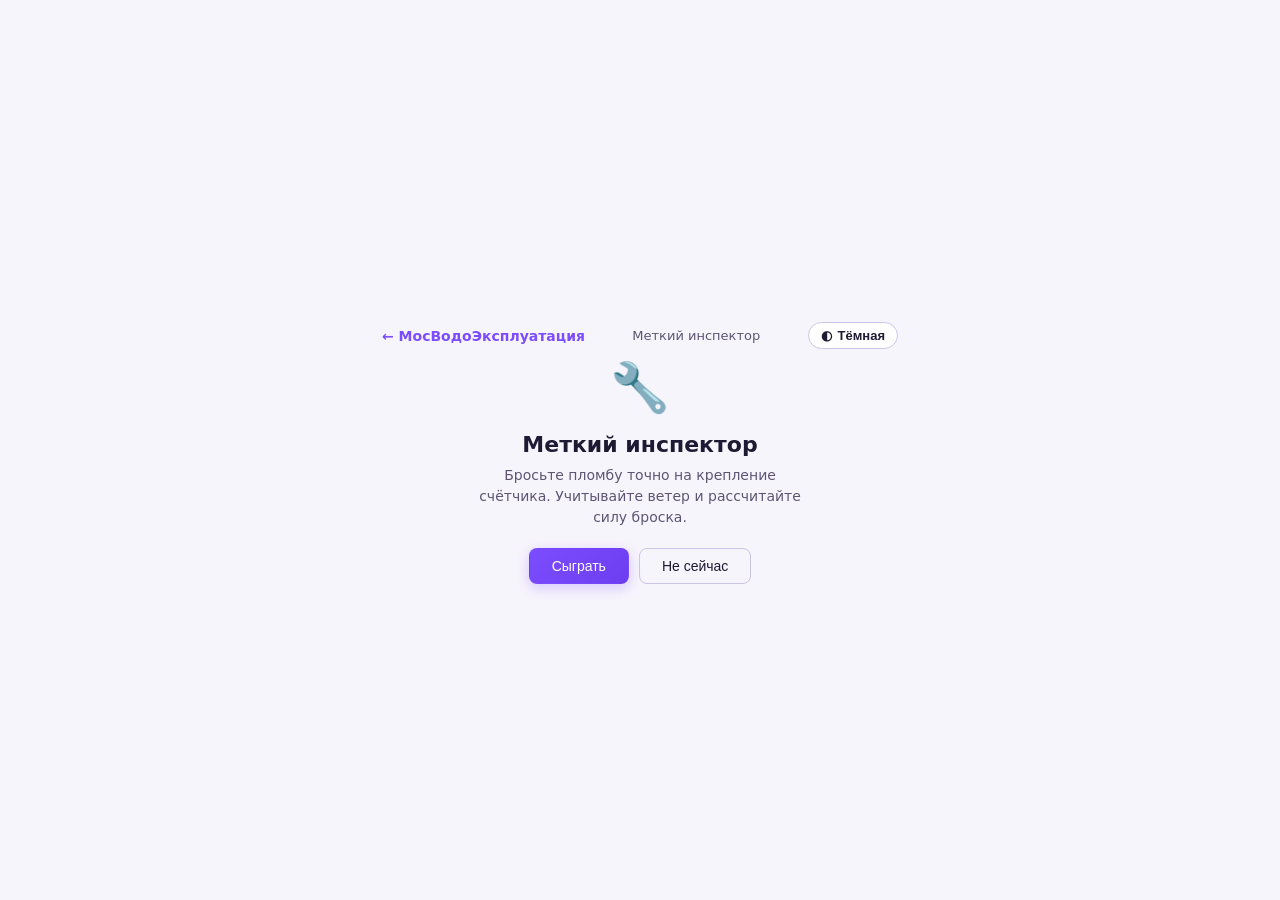
==== commit bc70e0b3: "Add light theme toggle for all pages and game" ====
--- a/game.html
+++ b/game.html
@@ -4,53 +4,74 @@
 <meta charset="UTF-8">
 <meta name="viewport" content="width=device-width, initial-scale=1.0">
 <title>Меткий инспектор — МосВодоЭксплуатация</title>
+<script src="theme.js" defer></script>
 <style>
 *{margin:0;padding:0;box-sizing:border-box}
-body{font-family:system-ui,-apple-system,sans-serif;background:#120e1f;color:#e9e4f5;display:flex;flex-direction:column;align-items:center;justify-content:center;min-height:100vh;padding:16px}
+:root,[data-theme="dark"]{
+  --g-bg:#120e1f;--g-text:#e9e4f5;--g-muted:#9a90b8;--g-accent:#a678ff;--g-deep:#7c4dff;
+  --g-glow:rgba(124,77,255,.4);--g-line:#3a2f5e;--g-hover:#2a2140;--g-panel:#1a1430;
+  --g-track:#3a2f5e;--g-scale:#6a5f8a;--g-dis:#555;--g-shade:#2a2140;
+}
+[data-theme="light"]{
+  --g-bg:#f7f5fc;--g-text:#1f1a33;--g-muted:#5d5573;--g-accent:#7c4dff;--g-deep:#6d3ef0;
+  --g-glow:rgba(124,77,255,.28);--g-line:#cdc3e6;--g-hover:#e3dcf4;--g-panel:#fff;
+  --g-track:#cdc3e6;--g-scale:#8a80a6;--g-dis:#9a93b2;--g-shade:#d9d2ea;
+  color-scheme:light;
+}
+body{font-family:system-ui,-apple-system,sans-serif;background:var(--g-bg);color:var(--g-text);display:flex;flex-direction:column;align-items:center;justify-content:center;min-height:100vh;padding:16px}
 
 #gate{text-align:center;max-width:340px}
-#gate h1{font-size:22px;font-weight:600;margin-bottom:8px;color:#e9e4f5}
-#gate p{font-size:14px;color:#9a90b8;line-height:1.5;margin-bottom:20px}
+#gate h1{font-size:22px;font-weight:600;margin-bottom:8px;color:var(--g-text)}
+#gate p{font-size:14px;color:var(--g-muted);line-height:1.5;margin-bottom:20px}
 .icon-big{font-size:48px;margin-bottom:16px;display:block}
 .btn-row{display:flex;gap:10px;justify-content:center}
-button{padding:9px 22px;border-radius:8px;border:1px solid #3a2f5e;background:transparent;color:#e9e4f5;font-size:14px;cursor:pointer;transition:background .15s}
-button:hover{background:#2a2140}
-button.primary{background:linear-gradient(135deg,#a678ff,#7c4dff);border-color:transparent;color:#fff;box-shadow:0 4px 14px rgba(124,77,255,.4)}
+button{padding:9px 22px;border-radius:8px;border:1px solid var(--g-line);background:transparent;color:var(--g-text);font-size:14px;cursor:pointer;transition:background .15s}
+button:hover{background:var(--g-hover)}
+button.primary{background:linear-gradient(135deg,var(--g-accent),var(--g-deep));border-color:transparent;color:#fff;box-shadow:0 4px 14px var(--g-glow)}
 button.primary:hover{background:linear-gradient(135deg,#b18aff,#8b5cf6)}
 
 #game-wrap{display:none;flex-direction:column;align-items:center;gap:10px}
-#hud{width:520px;max-width:100%;display:flex;justify-content:space-between;align-items:center;font-size:13px;color:#9a90b8}
-#hud b{color:#e9e4f5}
+#hud{width:520px;max-width:100%;display:flex;justify-content:space-between;align-items:center;font-size:13px;color:var(--g-muted)}
+#hud b{color:var(--g-text)}
 
 .topbar{width:520px;max-width:100%;display:flex;justify-content:space-between;align-items:center;padding:6px 2px 10px}
-.topbar__link{color:#b09cff;text-decoration:none;font-weight:700;font-size:14px}
-.topbar__link:hover{color:#d0c2ff}
-.topbar__title{color:#9a90b8;font-size:13px}
-
-canvas{border-radius:10px;border:1px solid #3a2f5e;display:block;touch-action:none}
-
-#ui-bar{width:520px;max-width:100%;display:flex;align-items:flex-end;gap:14px;flex-wrap:wrap;background:#1a1430;border:1px solid #3a2f5e;border-radius:12px;padding:12px 14px}
+.topbar__link{color:var(--g-accent);text-decoration:none;font-weight:700;font-size:14px}
+.topbar__link:hover{color:var(--g-text)}
+.topbar__title{color:var(--g-muted);font-size:13px}
+.theme-toggle{display:inline-flex;align-items:center;gap:6px;background:var(--g-panel);border:1px solid var(--g-line);color:var(--g-text);border-radius:999px;padding:5px 12px;font-size:13px;font-weight:600;cursor:pointer}
+.theme-toggle:hover{border-color:var(--g-accent);color:var(--g-accent)}
+
+canvas{border-radius:10px;border:1px solid var(--g-line);display:block;touch-action:none}
+
+#ui-bar{width:520px;max-width:100%;display:flex;align-items:flex-end;gap:14px;flex-wrap:wrap;background:var(--g-panel);border:1px solid var(--g-line);border-radius:12px;padding:12px 14px}
 .ctl{flex:1;min-width:150px}
-label{font-size:13px;color:#b4a8d0;display:flex;align-items:center;gap:6px;margin-bottom:8px;font-weight:700}
-label .val{background:linear-gradient(135deg,#a678ff,#7c4dff);color:#fff;border-radius:6px;padding:2px 9px;font-size:13px;min-width:34px;text-align:center}
-input[type=range]{width:100%;height:10px;-webkit-appearance:none;appearance:none;background:linear-gradient(90deg,#7c4dff,#b09cff);border-radius:6px;cursor:pointer;box-shadow:inset 0 1px 3px rgba(0,0,0,.45)}
-input[type=range]::-webkit-slider-thumb{-webkit-appearance:none;appearance:none;width:24px;height:24px;border-radius:50%;background:#fff;border:4px solid #7c4dff;box-shadow:0 1px 5px rgba(0,0,0,.55)}
-input[type=range]::-moz-range-thumb{width:16px;height:16px;border-radius:50%;background:#fff;border:4px solid #7c4dff;box-shadow:0 1px 5px rgba(0,0,0,.55)}
-.scale{display:flex;justify-content:space-between;font-size:11px;color:#6a5f8a;margin-top:5px;font-weight:600}
-#throw-btn{padding:12px 26px;background:linear-gradient(135deg,#a678ff,#7c4dff);border:none;border-radius:10px;color:#fff;font-size:15px;font-weight:700;cursor:pointer;white-space:nowrap;box-shadow:0 2px 6px rgba(124,77,255,.4)}
+label{font-size:13px;color:var(--g-muted);display:flex;align-items:center;gap:6px;margin-bottom:8px;font-weight:700}
+label .val{background:linear-gradient(135deg,var(--g-accent),var(--g-deep));color:#fff;border-radius:6px;padding:2px 9px;font-size:13px;min-width:34px;text-align:center}
+input[type=range]{width:100%;height:10px;-webkit-appearance:none;appearance:none;background:linear-gradient(90deg,var(--g-deep),var(--g-accent));border-radius:6px;cursor:pointer;box-shadow:inset 0 1px 3px rgba(0,0,0,.45)}
+input[type=range]::-webkit-slider-thumb{-webkit-appearance:none;appearance:none;width:24px;height:24px;border-radius:50%;background:#fff;border:4px solid var(--g-deep);box-shadow:0 1px 5px rgba(0,0,0,.55)}
+input[type=range]::-moz-range-thumb{width:16px;height:16px;border-radius:50%;background:#fff;border:4px solid var(--g-deep);box-shadow:0 1px 5px rgba(0,0,0,.55)}
+.scale{display:flex;justify-content:space-between;font-size:11px;color:var(--g-scale);margin-top:5px;font-weight:600}
+#throw-btn{padding:12px 26px;background:linear-gradient(135deg,var(--g-accent),var(--g-deep));border:none;border-radius:10px;color:#fff;font-size:15px;font-weight:700;cursor:pointer;white-space:nowrap;box-shadow:0 2px 6px var(--g-glow)}
 #throw-btn:hover{background:linear-gradient(135deg,#b18aff,#8b5cf6)}
-#throw-btn:disabled{background:#2a2140;color:#555;cursor:default;box-shadow:none}
-
-#msg-bar{height:22px;font-size:14px;font-weight:500;color:#e9e4f5;text-align:center}
-#restart-btn{display:none;padding:9px 22px;border-radius:8px;border:1px solid #3a2f5e;background:transparent;color:#e9e4f5;font-size:14px;cursor:pointer}
-#restart-btn:hover{background:#2a2140}
+#throw-btn:disabled{background:var(--g-hover);color:var(--g-dis);cursor:default;box-shadow:none}
+
+#msg-bar{height:22px;font-size:14px;font-weight:500;color:var(--g-text);text-align:center}
+#restart-btn{display:none;padding:9px 22px;border-radius:8px;border:1px solid var(--g-line);background:transparent;color:var(--g-text);font-size:14px;cursor:pointer}
+#restart-btn:hover{background:var(--g-hover)}
 </style>
 </head>
 <body>
+<script>
+  try {
+    var t = localStorage.getItem('mve-theme');
+    if (t === 'light') document.documentElement.setAttribute('data-theme', 'light');
+  } catch (e) {}
+</script>
 
 <div class="topbar">
   <a class="topbar__link" href="index.html">← МосВодоЭксплуатация</a>
   <span class="topbar__title">Меткий инспектор</span>
+  <button type="button" id="themeToggle" class="theme-toggle" aria-label="Переключить тему"><span>◐</span><span class="theme-toggle__label">Светлая</span></button>
 </div>
 
 <div id="gate">
@@ -279,15 +300,15 @@
 }
 
 function drawWall(){
-  ctx.fillStyle='#241c3c';
+  ctx.fillStyle=readCssVar('--g-track','#241c3c');
   ctx.fillRect(W*0.55,0,W*0.45,H);
-  ctx.strokeStyle='#322a52';ctx.lineWidth=1;
+  ctx.strokeStyle=readCssVar('--g-line','#322a52');ctx.lineWidth=1;
   for(let y=20;y<H;y+=30){
     for(let x=Math.ceil(W*0.55/80)*80;x<W;x+=80){
       ctx.strokeRect(x+(y%60<30?0:40),y,78,28);
     }
   }
-  ctx.strokeStyle='#2a2140';
+  ctx.strokeStyle=readCssVar('--g-shade','#2a2140');
   for(let y=20;y<H;y+=30)ctx.strokeRect(W*0.55,y,W,28);
 }
 
@@ -396,16 +417,23 @@
 }
 
 function drawFloor(){
-  ctx.fillStyle='#1a1430';
+  ctx.fillStyle=readCssVar('--g-line','#2a2140');
   ctx.fillRect(0,H-30,W*0.56,30);
-  ctx.fillStyle='#241c3c';
+  ctx.fillStyle=readCssVar('--g-track','#241c3c');
   ctx.fillRect(0,H-8,W*0.56,8);
+}
+
+function readCssVar(name, fallback){
+  try{
+    const v=getComputedStyle(document.documentElement).getPropertyValue(name).trim();
+    return v||fallback;
+  }catch(e){return fallback;}
 }
 
 function drawBg(){
   const g=ctx.createLinearGradient(0,0,0,H);
-  g.addColorStop(0,'#181230');
-  g.addColorStop(1,'#120e1f');
+  g.addColorStop(0,readCssVar('--g-bg','#181230'));
+  g.addColorStop(1,readCssVar('--g-bg','#120e1f'));
   ctx.fillStyle=g;
   ctx.fillRect(0,0,W,H);
   ctx.fillStyle='rgba(166,120,255,0.12)';
@@ -427,6 +455,7 @@
 }
 
 draw();
+document.addEventListener('themechange', function(){ draw(); });
 </script>
 </body>
 </html>
